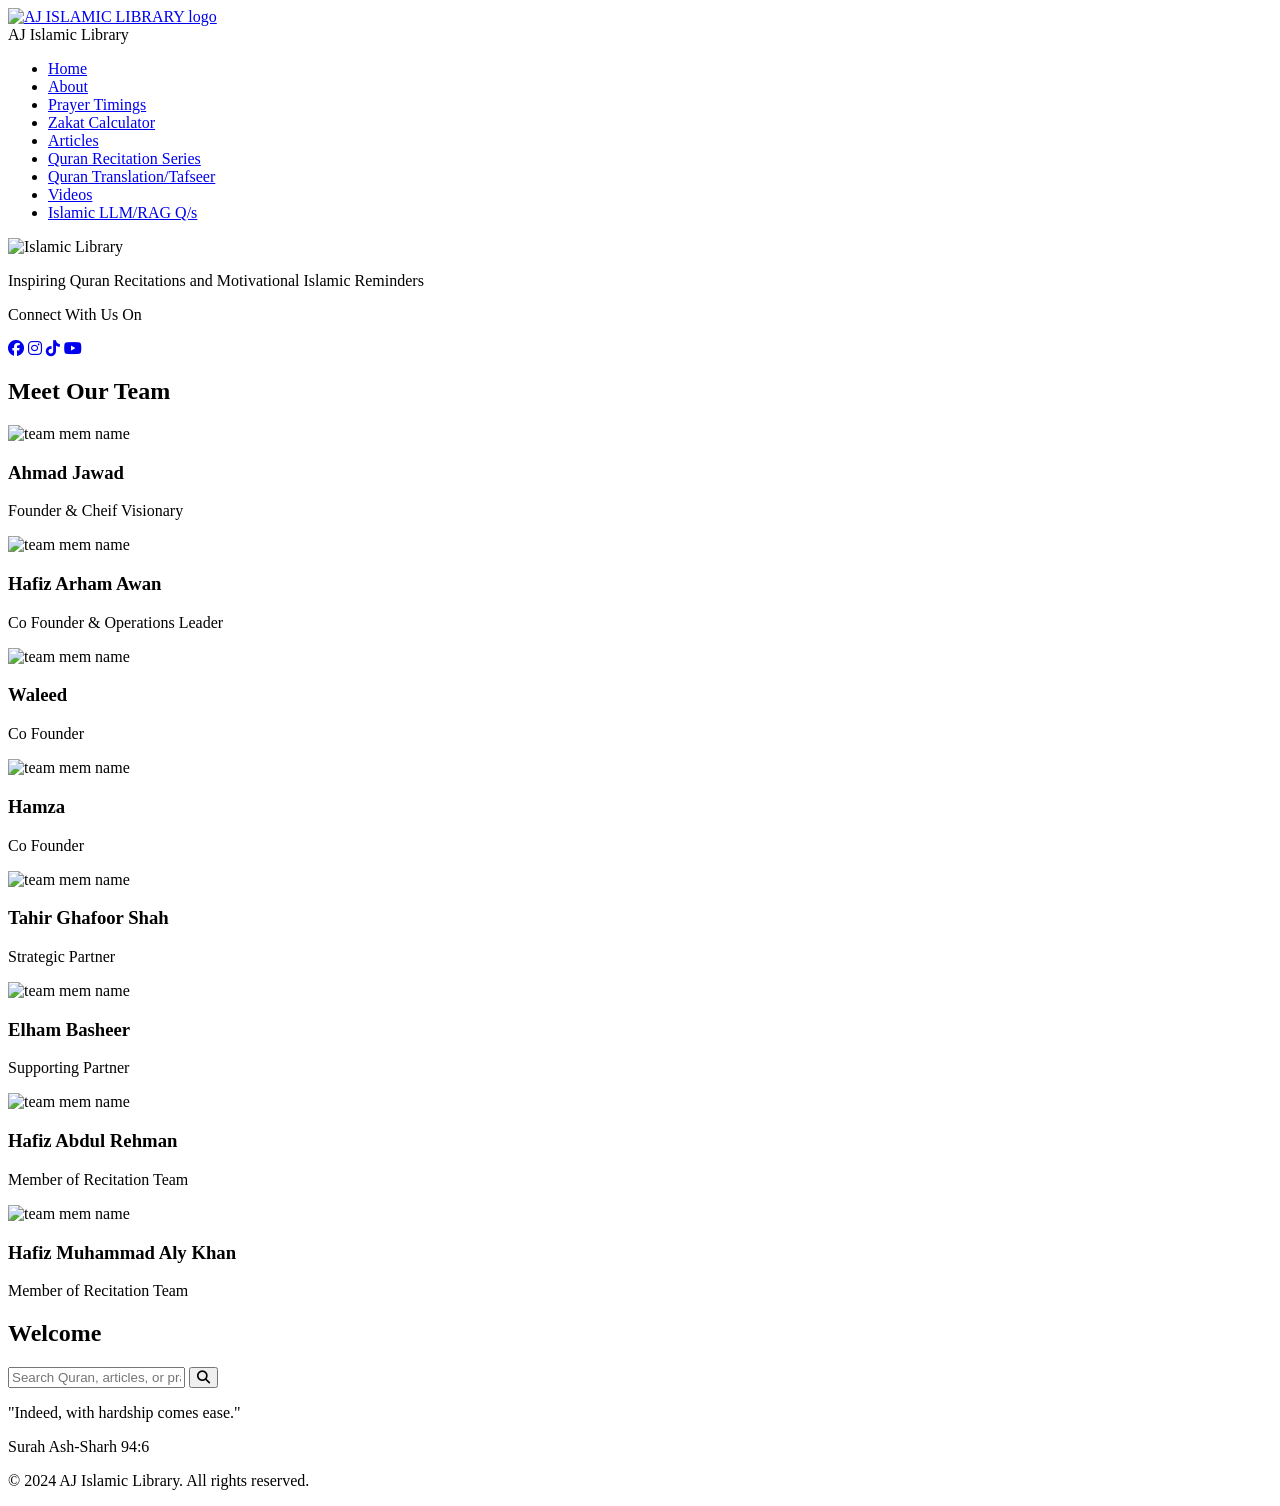
==== AJ7/index.html @ f1265eaa "Create index.html" ====
<!DOCTYPE html>
<html>
<head>
  <meta charset="utf-8">
  <meta name="viewport" content="width=device-width", "initial-scale=1.0">
<title> AJ ISLAMIC LIBRARY </title>

<link href="styles.css" rel="stylesheet" type="text/css" />
<link rel="stylesheet" href="https://cdnjs.cloudflare.com/ajax/libs/font-awesome/6.5.1/css/all.min.css">
</head>

<body>
    <header> 
        <nav class="navbar">
           <div class="a1-main">
            <a href="#" id="logo">
    <span class="logo-circle"><img src="logo.png" alt="AJ ISLAMIC LIBRARY logo"></span>
             </a>
<div class="a1-name">AJ Islamic Library</div>
           </div>

<div class="navbar-bottom">
            <ul>
                <li><a class="underline-text" href="index.html">Home</a></li>
                <li><a class="underline-text" href="about.html">About</a></li>
                <li><a class="underline-text" href="#">Prayer Timings</a></li>
                <li><a class="underline-text" href="#">Zakat Calculator</a></li>
                <li><a class="underline-text" href="#">Articles</a></li>
                <li><a class="underline-text" href="#">Quran Recitation Series</a></li>
                <li><a class="underline-text" href="#">Quran Translation/Tafseer</a></li>
                <li><a class="underline-text" href="#">Videos</a></li>
                <li><a class="underline-text" href="#">Islamic LLM/RAG Q/s</a></li>
            
            </ul>
            </div>

        </nav>
        </header>
   
       
<section class="hero">
    <img src="pexels-defrinomaasy-28823663.jpg" alt="Islamic Library" class="hero-img">
    <div class="hero-overlay">
        <p class="tagline">Inspiring Quran Recitations and Motivational Islamic Reminders</p>
        <p class="tag2">Connect With Us On</p>
        <div class="social-icons">
            <a href="https://facebook.com/AJIslamicLibrary" target="_blank"><i class="fa-brands fa-facebook"></i></a>
    <a href="https://instagram.com/AJIslamicLibrary" target="_blank"><i class="fa-brands fa-instagram"></i></a>
    <a href="https://tiktok.com/@AJIslamicLibrary" target="_blank"><i class="fa-brands fa-tiktok"></i></a>
    <a href="https://youtube.com/AJIslamicLibrary" target="_blank"><i class="fa-brands fa-youtube"></i></a>
        </div>
    </div>
    </section>


<section class="team-section">
    <h2 class="team-heading">Meet Our Team</h2>
    <div class="team-grid">

        <div class="team-card">
            <div class="team-photo">
                <img src=" " alt="team mem name">
            </div>
            <h3 class="team-name">Ahmad Jawad</h3>
            <p class="team-role">Founder & Cheif Visionary</p>
           </div>


            <div class="team-card">
            <div class="team-photo">
                <img src=" " alt="team mem name">
            </div>
            <h3 class="team-name">Hafiz Arham Awan</h3>
            <p class="team-role">Co Founder & Operations Leader</p>
           </div>

            <div class="team-card">
            <div class="team-photo">
                <img src=" " alt="team mem name">
            </div>
            <h3 class="team-name">Waleed</h3>
            <p class="team-role">Co Founder</p>
           </div>

            <div class="team-card">
            <div class="team-photo">
                <img src=" " alt="team mem name">
            </div>
            <h3 class="team-name">Hamza</h3>
            <p class="team-role">Co Founder</p>
           </div>


            <div class="team-card">
            <div class="team-photo">
                <img src=" " alt="team mem name">
            </div>
            <h3 class="team-name">Tahir Ghafoor Shah</h3>
            <p class="team-role">Strategic Partner</p>
           </div>

           
            <div class="team-card">
            <div class="team-photo">
                <img src=" " alt="team mem name">
            </div>
            <h3 class="team-name">Elham Basheer</h3>
            <p class="team-role">Supporting Partner</p>
           </div>

            <div class="team-card">
            <div class="team-photo">
                <img src=" " alt="team mem name">
            </div>
            <h3 class="team-name">Hafiz Abdul Rehman</h3>
            <p class="team-role">Member of Recitation Team</p>
           </div>

            <div class="team-card">
            <div class="team-photo">
                <img src=" " alt="team mem name">
            </div>
            <h3 class="team-name">Hafiz Muhammad Aly Khan</h3>
            <p class="team-role">Member of Recitation Team</p>
           </div>

            </div>
        </div>
    </div>
</section>


      <section class="welcome-section">
    <h1 class="welcome-heading">Welcome</h1>
    <form class="home-search-bar" onsubmit="return false;">
        <input type="text" placeholder="Search Quran, articles, or prayer times...">
        <button type="submit"><i class="fa-solid fa-magnifying-glass"></i></button>
    </form>
</section>


        <footer class="foot">
            <p class="ayat-text">"Indeed, with hardship comes ease."</p>
            <p class="ayat-ref">Surah Ash-Sharh 94:6</p>
            <p class="footer-copyright">© 2024 AJ Islamic Library. All rights reserved.</p>
        </footer>

</body>
</html>
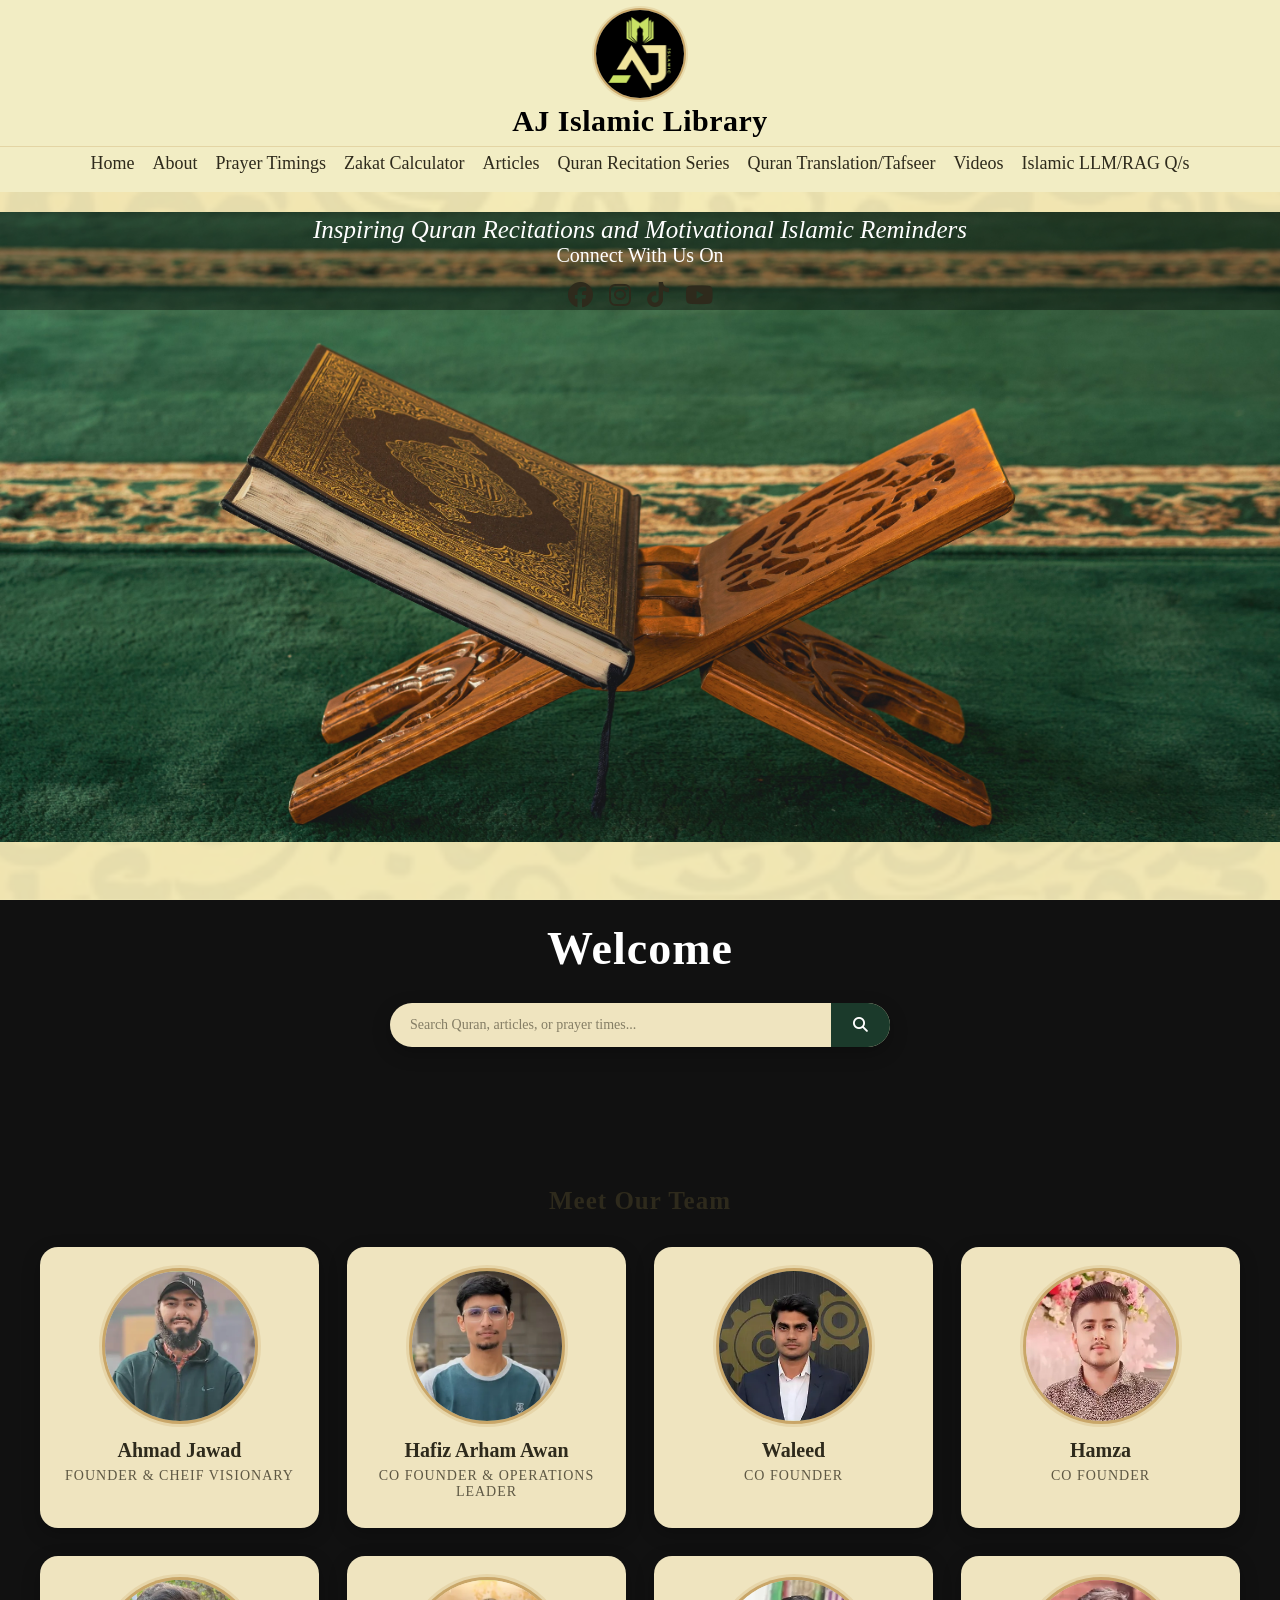
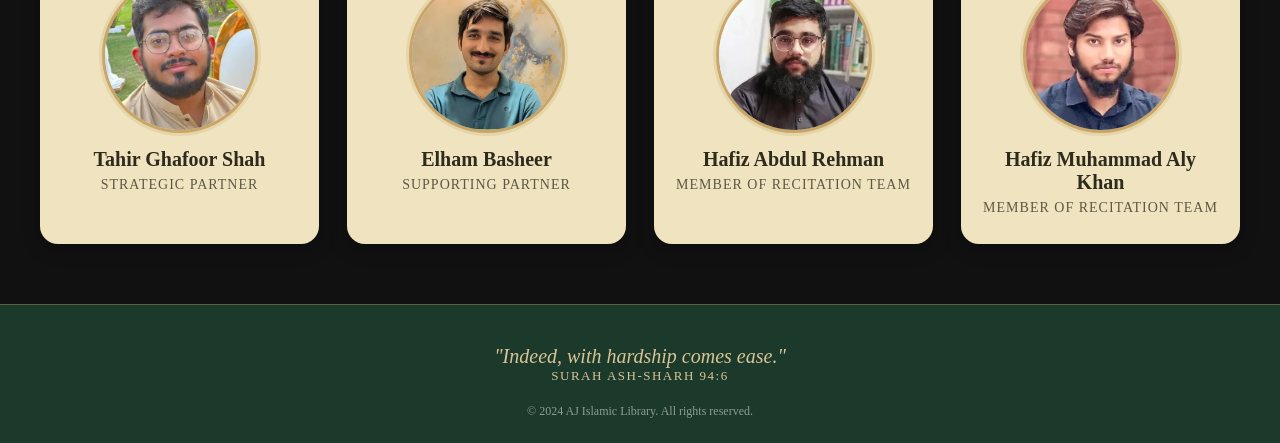
==== commit 9654e53b: "index.html I added pictures of the team members and added them after the welcome section" ====
--- a/AJ7/index.html
+++ b/AJ7/index.html
@@ -51,6 +51,15 @@
         </div>
     </div>
     </section>
+    
+
+      <section class="welcome-section">
+    <h1 class="welcome-heading">Welcome</h1>
+    <form class="home-search-bar" onsubmit="return false;">
+        <input type="text" placeholder="Search Quran, articles, or prayer times...">
+        <button type="submit"><i class="fa-solid fa-magnifying-glass"></i></button>
+    </form>
+</section>
 
 
 <section class="team-section">
@@ -59,7 +68,7 @@
 
         <div class="team-card">
             <div class="team-photo">
-                <img src=" " alt="team mem name">
+                <img src="AJ.png" alt="team mem name">
             </div>
             <h3 class="team-name">Ahmad Jawad</h3>
             <p class="team-role">Founder & Cheif Visionary</p>
@@ -68,7 +77,7 @@
 
             <div class="team-card">
             <div class="team-photo">
-                <img src=" " alt="team mem name">
+                <img src="HAA.png" alt="team mem name">
             </div>
             <h3 class="team-name">Hafiz Arham Awan</h3>
             <p class="team-role">Co Founder & Operations Leader</p>
@@ -76,7 +85,7 @@
 
             <div class="team-card">
             <div class="team-photo">
-                <img src=" " alt="team mem name">
+                <img src="W.png" alt="team mem name">
             </div>
             <h3 class="team-name">Waleed</h3>
             <p class="team-role">Co Founder</p>
@@ -84,7 +93,7 @@
 
             <div class="team-card">
             <div class="team-photo">
-                <img src=" " alt="team mem name">
+                <img src="H.png" alt="team mem name">
             </div>
             <h3 class="team-name">Hamza</h3>
             <p class="team-role">Co Founder</p>
@@ -93,7 +102,7 @@
 
             <div class="team-card">
             <div class="team-photo">
-                <img src=" " alt="team mem name">
+                <img src="TG.png" alt="team mem name">
             </div>
             <h3 class="team-name">Tahir Ghafoor Shah</h3>
             <p class="team-role">Strategic Partner</p>
@@ -102,7 +111,7 @@
            
             <div class="team-card">
             <div class="team-photo">
-                <img src=" " alt="team mem name">
+                <img src="ELH.png" alt="team mem name">
             </div>
             <h3 class="team-name">Elham Basheer</h3>
             <p class="team-role">Supporting Partner</p>
@@ -110,7 +119,7 @@
 
             <div class="team-card">
             <div class="team-photo">
-                <img src=" " alt="team mem name">
+                <img src="ABR.png" alt="team mem name">
             </div>
             <h3 class="team-name">Hafiz Abdul Rehman</h3>
             <p class="team-role">Member of Recitation Team</p>
@@ -118,7 +127,7 @@
 
             <div class="team-card">
             <div class="team-photo">
-                <img src=" " alt="team mem name">
+                <img src="ALY.png" alt="team mem name">
             </div>
             <h3 class="team-name">Hafiz Muhammad Aly Khan</h3>
             <p class="team-role">Member of Recitation Team</p>
@@ -130,15 +139,6 @@
 </section>
 
 
-      <section class="welcome-section">
-    <h1 class="welcome-heading">Welcome</h1>
-    <form class="home-search-bar" onsubmit="return false;">
-        <input type="text" placeholder="Search Quran, articles, or prayer times...">
-        <button type="submit"><i class="fa-solid fa-magnifying-glass"></i></button>
-    </form>
-</section>
-
-
         <footer class="foot">
             <p class="ayat-text">"Indeed, with hardship comes ease."</p>
             <p class="ayat-ref">Surah Ash-Sharh 94:6</p>
--- a/AJ7/styles.css
+++ b/AJ7/styles.css
@@ -0,0 +1,393 @@
+
+:root {
+   --primary: white;
+   --forest:  #1b3a2b;
+   --ink: #efe4bf;
+   --gold: #c9a668;
+   --gold-soft: #d9c495;
+    --dark-text: #2e2a1c;
+}
+
+*{
+    margin: 0;
+    padding: 0;
+    box-sizing: border-box;
+    font-family:'Times New Roman', Times, serif;
+    color: var(--primary);
+}
+
+
+body{
+    background-image: url("bg.png");
+    background-size: cover;
+    min-height: 100vh;
+    background-color: #111;
+    background-repeat: no-repeat;
+    background-attachment: fixed;
+    background-position: center center;
+
+    
+}
+
+.navbar{
+  display: flex;
+    flex-direction: column;
+    justify-content: flex-start;
+    position: static;
+}
+
+
+.a1-utility{
+    background-color: #d4af37;
+    display: flex;
+    justify-content: space-between;
+    align-items: center;
+    padding: 8px 32px;
+    font-size: 12px;
+    letter-spacing: 1.5px;
+    color: #d4af37;
+}
+
+.a1-utility span{
+    color: #d4af37; 
+}
+
+
+.navbar-bottom ul li a{
+    color: var(--dark-text); 
+}
+
+
+#logo{
+    display: flex;
+    align-items: center;
+  text-decoration: none;
+    justify-content: center;
+}
+
+
+.logo-circle img{
+    width: 100%;
+    height: 100%;
+    object-fit: cover;
+}
+
+#logo:hover{
+    cursor: pointer;
+}
+
+.underline-text{
+    text-decoration-line: underline;
+    text-decoration-color: transparent;
+    text-underline-offset:8px;
+    transition-property: text-decoration-color;
+    transition-duration: 1s;
+}
+
+.underline-text:hover{
+    text-decoration-color: var(--dark-text);
+    transition-duration: 0.3s;
+    transition-property: text-decoration-color;
+}
+
+
+.tagline{
+    font-style:italic;
+    font-size: 25px;
+    opacity: 1;
+    margin-top: 4px;
+    color: white;
+    white-space: nowrap;
+
+}
+
+.ayat-text{
+    font-size: 20px;
+    font-style: italic;
+    color: var(--gold-soft);
+    margin-bottom: 0;
+}
+
+.ayat-ref{
+    font-size: 13px;
+    color: var(--gold-soft);
+    text-align: center;
+    text-transform: uppercase;
+    margin-bottom: 20px;
+    letter-spacing: 1.5px;
+}
+
+.footer-copyright{
+    font-size: 12px;
+    color: rgba(255, 255, 255, 0.5);
+}
+
+.foot{
+    background-color: var(--forest);
+    padding: 40px 20px 24px;
+    text-align: center;
+   border-top: 1px solid rgba(201, 166, 104, 0.35);
+}
+
+.welcome-section{
+    text-align: center;
+    padding: 80px 20px;
+}
+
+.welcome-heading{
+    font-size: 46px;
+    color: var(--primary);
+    margin-bottom: 28px;
+    letter-spacing: 1px;
+}
+
+.home-search-bar{
+    max-width: 500px;
+    margin: 0 auto;
+    display: flex;
+    background-color: var(--ink);
+    border-radius: 30px;
+    overflow: hidden;
+    box-shadow: 0 6px 18px rgba(0,0,0,0.25);
+}
+
+.home-search-bar input{
+    flex: 1;
+    border: none;
+    background: transparent;
+    padding: 14px 20px;
+    font-size: 14px;
+    color: var(--dark-text);
+    outline: none;
+}
+
+.home-search-bar input::placeholder{
+    color: rgba(46,42,28,0.55);
+}
+
+.home-search-bar button{
+    border: none;
+    background-color: var(--forest);
+    color: var(--primary);
+    padding: 0 22px;
+    cursor: pointer;
+    font-size: 15px;
+    transition: background-color 0.3s ease;
+}
+
+.home-search-bar button:hover{
+    background-color: var(--gold);
+    color: var(--dark-text);
+}
+
+.hero {
+     margin-top: 20px;
+    position: relative;
+    width: 100%;
+    height: 70vh;
+    overflow: hidden;
+    background: black;
+}
+
+.hero-img {
+    position: absolute;
+    top:0;
+    left:0;
+
+    width: 100%;
+    height: 100%;
+    object-fit: cover;
+}
+
+.hero-overlay {
+    position: relative;
+    z-index:2;
+    display: flex;
+    flex-direction: column;
+    justify-content: center;
+    align-items: center;
+  background: rgba(0,0,0,0.4);
+    text-align: center;
+}
+
+.tag2 {
+    color: white;
+    font-size: 20px;
+    margin-bottom: 15px;
+}
+
+.social-icons {
+    display: flex;
+    gap: 16px;
+    font-size: 25px;
+    align-items:center;
+
+}
+
+.social-icons a i{
+    color: var(--dark-text);
+    transition: color 0.3s ease;
+}
+
+.social-icons a:hover i{
+    color: var(--dark-text);
+}
+
+.team-section{
+    text-align: center;
+    padding: 60px 20px;
+}
+
+
+.team-photo img{
+    width:100%;
+    height:100%;
+    object-fit: cover;
+}
+
+.team-heading{
+    font-size: 25px;      
+    color: var(--dark-text);
+    margin-bottom: 32px;
+    letter-spacing: 1px;
+}
+
+.team-grid{
+    display: grid;
+    grid-template-columns: repeat(4, 1fr);
+    gap: 28px;
+    max-width: 1200px;
+    margin: 0 auto;
+}
+
+.team-card{
+    background-color: var(--ink);
+    border-radius: 18px;
+    padding: 24px 18px 28px;
+    width: 100%;
+    box-shadow: 0 6px 18px rgba(0,0,0,0.25);
+    transition: transform 0.3s ease;
+}
+
+.team-card:hover{
+    transform: translateY(-6px);
+}
+
+.team-photo{
+    width: 150px;
+    height: 150px;
+    border-radius: 50%;
+    overflow: hidden;
+    margin: 0 auto 18px;
+    box-shadow: 0 0 0 3px var(--gold), 0 0 0 6px rgba(201,166,104,0.25);
+}
+
+.team-name{
+    font-size: 20px;    
+    color: var(--dark-text);
+    margin-bottom: 6px;
+}
+
+.team-role{
+    font-size: 14px;
+    color: var(--dark-text);
+    opacity: 0.75;
+    text-transform: uppercase;
+    letter-spacing: 1px;
+}
+
+.a1-main{
+    background-color:#f2edc4 ;
+    display: flex;
+    flex-direction: column;
+    align-items: center;
+    padding: 10px 20px 8px;  
+    border-bottom: 1px solid rgba(201, 166, 104, 0.35);
+}
+
+.logo-circle{
+    width: 88px;    
+    height: 88px;    
+    border-radius: 50%;
+    overflow: hidden;
+    display: flex;
+    align-items: center;
+    justify-content: center;
+    box-shadow: 0 0 0 2px var(--gold), 0 0 0 4px rgba(201,166,104,0.25);
+}
+
+.a1-name{
+    font-size: 30px;  
+    font-weight: bold;
+    margin-top: 6px;    
+    letter-spacing: 0.5px;
+    color: black;
+    white-space: nowrap;
+}
+
+.navbar-bottom{
+    background-color: #f2edc4;
+    display: flex;
+    justify-content: center;
+    align-items: center;
+    padding: 6px;   
+}
+
+.navbar-bottom ul{
+    display: flex;
+    list-style-type: none;
+    gap: 18px;          
+    flex-wrap: nowrap;  
+    overflow-x: auto;
+    max-width: 100%;
+    padding-bottom: 12px; 
+}
+
+.navbar-bottom ul li{
+    white-space: nowrap;
+    font-size: 18px;    
+}
+
+.about-section{
+    max-width: 900px;
+    margin: 0 auto;
+    padding: 60px 20px;
+}
+
+.about-intro{
+    display: flex;
+    align-items: center;
+    gap: 40px;
+    margin-bottom: 60px;
+}
+
+.about-photo{
+    flex: 1;
+    border-radius: 16px;
+    overflow: hidden;
+    box-shadow: 0 8px 24px rgba(0,0,0,0.3);
+}
+
+.about-photo img{
+    width: 100%;
+    height: 100%;
+    object-fit: cover;
+    display: block;
+}
+
+.about-text{
+    flex: 1;
+}
+
+.about-heading{
+    font-size: 34px;
+    color: var(--dark-text);
+    margin-bottom: 16px;
+    letter-spacing: 1px;
+}
+
+.about-desc{
+    font-size: 18px;
+    line-height: 1.7;
+    color: var(--dark-text);
+}
